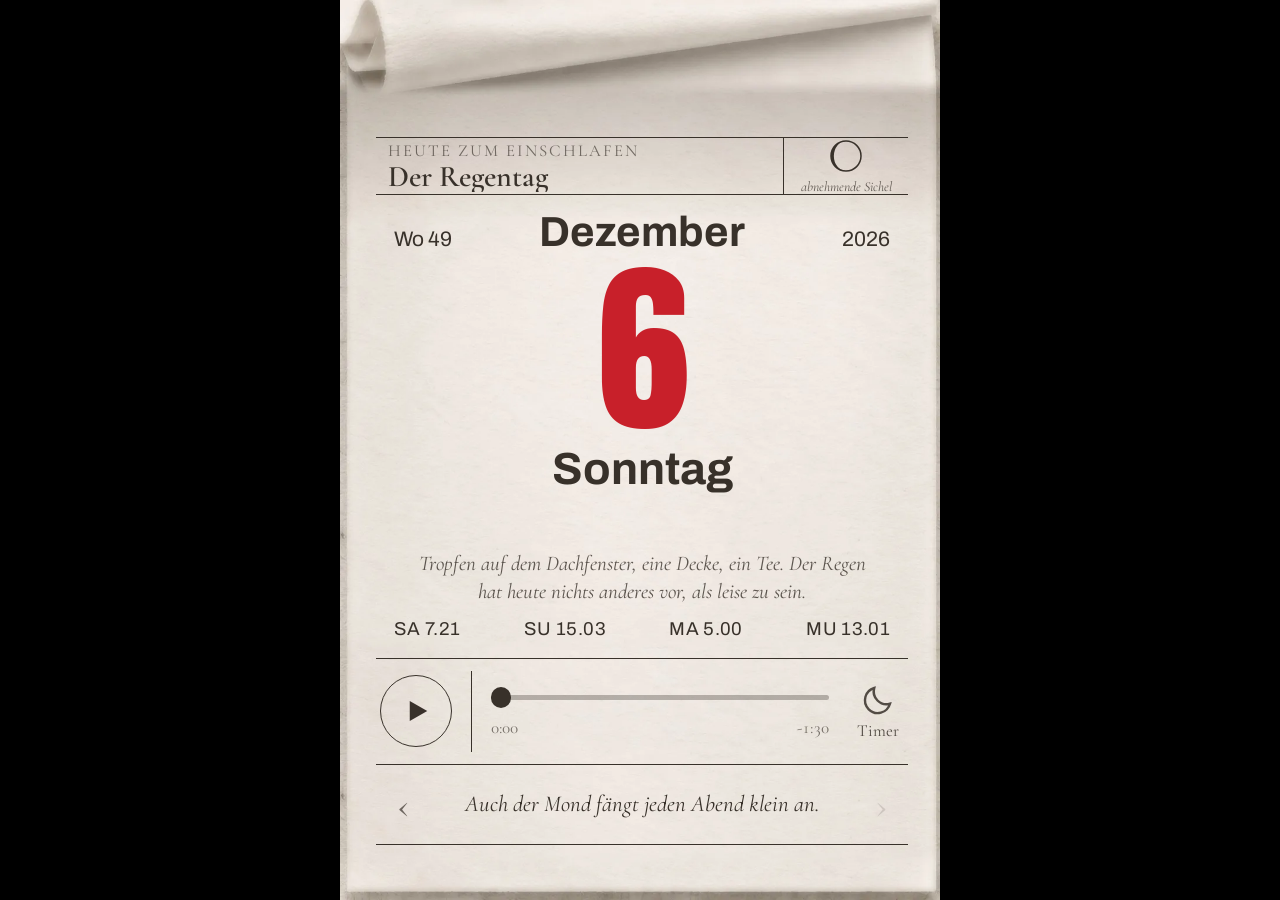
==== widget.html @ f0dd59d2 "Projektstruktur aufgeräumt, Bilder weboptimiert - blatt.jpg (177 KB) → blatt.webp (32 KB), −82% Date" ====
<!doctype html>
<html lang="de">
<head>
<meta charset="utf-8">
<meta name="viewport" content="width=device-width, initial-scale=1, viewport-fit=cover">
<meta name="theme-color" content="#000000">
<title>Schlaf Kalender</title>
<link rel="preconnect" href="https://fonts.googleapis.com">
<link href="https://fonts.googleapis.com/css2?family=Anton&family=Archivo:wght@400;600;700&family=Cormorant+Garamond:ital,wght@0,400;0,600;1,400&display=swap" rel="stylesheet">
<style>
  /* =========================================================
     EINSTELLUNGEN
     --sheet-image: hier dein Hintergrundbild eintragen, z. B.
       --sheet-image: url("img/blatt.jpg");
     Am besten eine Version NUR mit Papier + eingerollter Ecke,
     ohne gezeichnete Linien/Player – die macht die Seite selbst.
     ========================================================= */
  :root{
    --ink:#38312a;
    --ink-soft:rgba(56,49,42,.32);
    --red:#c8202a;      /* Sonn- und Feiertage */
    --paper:#f3efe8;
    --sheet-image:url("assets/blatt.webp");  /* oder: url("img/blatt.jpg") */
    --dim-delay:10;      /* Sekunden bis zum Abdunkeln */
  }
  *{box-sizing:border-box;margin:0;padding:0}
  html,body{height:100%;background:#000}
  body{
    display:flex;align-items:center;justify-content:center;
    font-family:"Cormorant Garamond",Georgia,serif;color:var(--ink);
    overflow:hidden;-webkit-tap-highlight-color:transparent;
    -webkit-user-select:none;user-select:none;
  }
  button{font:inherit;color:inherit;background:none;border:0;cursor:pointer}

  /* ---------- Blatt (2:3, wie das Hintergrundbild) ---------- */
  .sheet{
    position:relative;aspect-ratio:2/3;
    height:min(100svh,150vw);
    container-type:inline-size;
  }
  .page{
    position:absolute;inset:0;
    background:var(--sheet-image),var(--paper);
    background-size:100% 100%;background-position:center;
    box-shadow:0 0 60px rgba(0,0,0,.6);
    overflow:hidden;
  }
  /* eingerollte Ecke oben (nur Platzhalter, entfällt mit eigenem Bild) */
  .curl{
    position:absolute;left:0;right:0;top:0;height:6.5%;
    background:linear-gradient(to bottom,#f2ebdf 0%,#e6dccb 55%,#cfc3ae 100%);
    box-shadow:0 .6cqw 1.4cqw rgba(0,0,0,.18);
    border-bottom-right-radius:60% 100%;
  }
  .curl::before{
    content:"";position:absolute;left:0;top:0;width:7%;height:150%;
    border-radius:0 0 50% 50%;
    background:radial-gradient(circle at 60% 40%,#f5efe4,#d4c8b3 70%);
    box-shadow:.4cqw .6cqw 1cqw rgba(0,0,0,.2);
  }
  .has-image .curl{display:none}


  /* ---------- Kopf: Titel | Tageszahl ---------- */
  .head{
    position:absolute;top:15.2%;height:6.45%;left:6%;right:5.3%;
    border-top:1px solid var(--ink);border-bottom:1px solid var(--ink);
    display:grid;grid-template-columns:1fr 23.5%;
  }
  .head .title{display:flex;flex-direction:column;justify-content:center;padding-left:2cqw;min-width:0}
  .label{font-size:2.8cqw;letter-spacing:.12em;text-transform:uppercase;opacity:.65}
  .story{font-size:5cqw;font-weight:600;line-height:1.05;white-space:nowrap;overflow:hidden;text-overflow:ellipsis}
  .head .date{border-left:1px solid var(--ink);display:flex;flex-direction:column;align-items:center;justify-content:center;line-height:.9}
  .head .date svg{width:6cqw;height:6cqw}
  .moonname{font-size:2.3cqw;font-style:italic;opacity:.75;margin-top:.8cqw;text-align:center;line-height:1.1}

  /* ---------- Mittelfläche: Abreißkalender-Datum ---------- */
  .body{
    position:absolute;top:21.6%;bottom:26.9%;left:6%;right:5.3%;
    padding:2.5cqw 3cqw 3.2cqw;overflow:hidden;display:flex;flex-direction:column;align-items:center;
    text-align:center;font-family:"Archivo","Helvetica Neue",Arial,sans-serif;
  }
  .body > *{flex-shrink:0}
  .toprow{width:100%;display:grid;grid-template-columns:1fr auto 1fr;align-items:baseline;font-size:3.5cqw}
  .toprow span:first-child{text-align:left}
  .toprow span:last-child{text-align:right}
  .monthlong{font-size:7cqw;font-weight:700}
  .bignum{
    font-family:"Anton","Oswald","Arial Narrow",Impact,sans-serif;font-weight:400;
    font-size:31cqw;line-height:.98;letter-spacing:-.01em;margin:.5cqw 0 0;
  }
  .rot .bignum{color:var(--red)}
  .bigday{font-size:7.5cqw;font-weight:700;margin-top:.5cqw}
  .feiertag{font-size:3.4cqw;font-weight:600;margin-top:.6cqw}
  .feiertag:empty{display:none}
  .teaser{font-family:"Cormorant Garamond",Georgia,serif;font-size:3.5cqw;line-height:1.35;font-style:italic;opacity:.8;margin-top:auto;padding-top:1.5cqw;max-width:76cqw;
    display:-webkit-box;-webkit-line-clamp:3;-webkit-box-orient:vertical;overflow:hidden}
  .astro{width:100%;display:flex;justify-content:space-between;font-size:3.1cqw;margin-top:2cqw;letter-spacing:.02em}

  /* ---------- Player ---------- */
  .player{
    position:absolute;top:73.1%;height:11.9%;left:6%;right:5.3%;
    border-top:1px solid var(--ink);border-bottom:1px solid var(--ink);
    display:grid;grid-template-columns:auto 1px 1fr auto;align-items:center;gap:0 3.2cqw;
  }
  .play{
    width:12cqw;height:12cqw;border:1.5px solid var(--ink);border-radius:50%;
    display:grid;place-items:center;margin-left:.6cqw;
  }
  .play svg{width:5cqw;height:5cqw;fill:var(--ink)}
  .divider{align-self:stretch;margin:2cqw 0;background:var(--ink)}
  .track{display:flex;flex-direction:column;gap:1.2cqw}
  .times{display:flex;justify-content:space-between;font-size:2.8cqw;opacity:.65;font-variant-numeric:tabular-nums}
  input[type=range]{
    -webkit-appearance:none;appearance:none;width:100%;height:4cqw;background:transparent;cursor:pointer;
    --p:0%;
  }
  input[type=range]::-webkit-slider-runnable-track{
    height:.8cqw;border-radius:1cqw;
    background:linear-gradient(to right,var(--ink) var(--p),var(--ink-soft) var(--p));
  }
  input[type=range]::-moz-range-track{height:.8cqw;border-radius:1cqw;background:var(--ink-soft)}
  input[type=range]::-moz-range-progress{height:.8cqw;border-radius:1cqw;background:var(--ink)}
  input[type=range]::-webkit-slider-thumb{
    -webkit-appearance:none;width:3.4cqw;height:3.4cqw;border-radius:50%;background:var(--ink);margin-top:-1.3cqw;border:0;
  }
  input[type=range]::-moz-range-thumb{width:3.4cqw;height:3.4cqw;border-radius:50%;background:var(--ink);border:0}
  .timer{
    display:flex;flex-direction:column;align-items:center;gap:.4cqw;min-width:10cqw;
    font-size:2.8cqw;opacity:.85;
  }
  .timer svg{width:6cqw;height:6cqw;fill:none;stroke:var(--ink);stroke-width:1.6}
  .timer.on svg{fill:var(--ink)}

  /* ---------- Fuß: morgen ---------- */
  .foot{
    position:absolute;top:85%;height:8.9%;left:6%;right:5.3%;
    border-bottom:1px solid var(--ink);
    display:grid;grid-template-columns:9cqw 1fr 9cqw;align-items:center;text-align:center;
  }
  .foot .spruch{font-size:3.8cqw;line-height:1.25;font-style:italic;padding:0 1cqw;
    display:-webkit-box;-webkit-line-clamp:2;-webkit-box-orient:vertical;overflow:hidden}
  .foot button{font-size:7cqw;line-height:1;opacity:.7;height:100%}
  .foot button:disabled{opacity:.15;cursor:default}

  /* ---------- Abreißen ---------- */
  .page.tear{animation:tear .75s cubic-bezier(.5,0,.75,0) forwards;transform-origin:0 0;z-index:5}
  @keyframes tear{
    30%{transform:rotate(-4deg)}
    to{transform:translate(-15%,-115%) rotate(-18deg);opacity:.2}
  }
  .page.enter .body,.page.enter .head,.page.enter .foot{animation:enter .5s ease-out}
  @keyframes enter{from{opacity:0}}

  /* ---------- Nacht-Overlay (statt Displayhelligkeit) ---------- */
  .night{
    position:fixed;inset:0;background:#000;opacity:0;pointer-events:none;z-index:20;
    transition:opacity .6s ease;
  }
  .night.on{opacity:1;pointer-events:auto;transition:opacity 4s ease}
</style>
</head>
<body>

<main class="sheet" id="sheet">
  <div class="page" id="page">
    <div class="curl"></div>


    <header class="head">
      <div class="title">
        <span class="label">Heute zum Einschlafen</span>
        <h2 class="story" id="storyTitle"></h2>
      </div>
      <div class="date" id="moonCell" title="">
        <svg viewBox="-12 -12 24 24" id="moonIcon"></svg>
        <span class="moonname" id="moonName"></span>
      </div>
    </header>

    <section class="body">
      <div class="toprow">
        <span id="kw"></span>
        <span class="monthlong" id="monthLong"></span>
        <span id="year"></span>
      </div>
      <h1 class="bignum" id="bigNum"></h1>
      <p class="bigday" id="bigDay"></p>
      <p class="feiertag" id="feiertag"></p>
      <p class="teaser" id="teaser"></p>
      <div class="astro" title="Sonnenaufgang · Sonnenuntergang · Mondaufgang · Monduntergang (Hamburg)">
        <span>SA <span id="sa"></span></span><span>SU <span id="su"></span></span>
        <span>MA <span id="ma"></span></span><span>MU <span id="mu"></span></span>
      </div>
    </section>

    <section class="player">
      <button class="play" id="playBtn" aria-label="Abspielen">
        <svg viewBox="0 0 24 24" id="playIcon"><path d="M7 4l14 8-14 8z"/></svg>
      </button>
      <span class="divider"></span>
      <div class="track">
        <input type="range" id="seek" min="0" max="1000" value="0" aria-label="Position">
        <div class="times"><span id="tCur">0:00</span><span id="tRest">-0:00</span></div>
      </div>
      <button class="timer" id="timerBtn" aria-label="Schlaftimer">
        <svg viewBox="0 0 24 24"><path d="M20 14.5A8.5 8.5 0 0 1 9.5 4a8.5 8.5 0 1 0 10.5 10.5z"/></svg>
        <span id="timerLabel">Timer</span>
      </button>
    </section>

    <footer class="foot">
      <button id="prevBtn" aria-label="Vorheriger Tag">‹</button>
      <span class="spruch" id="spruch"></span>
      <button id="nextBtn" aria-label="Nächster Tag">›</button>
    </footer>
  </div>
</main>

<div class="night" id="night" aria-hidden="true"></div>
<audio id="audio" preload="metadata"></audio>

<script>
/* =========================================================
   GESCHICHTEN – später aus JSON laden (z. B. fetch('stories.json'))
   audio: Pfad zur MP3. null = Demo-Rauschen zum Testen.
   Platzhaltertexte – durch echte Einschlaftexte ersetzen.
   ========================================================= */
const STORIES = [
  { title:"Die Berghütte", teaser:"Draußen liegt Schnee auf den Tannen, drinnen knackt das Holz im Ofen. Heute Nacht hat die Hütte nur einen Gast.", audio:null },
  { title:"Das Baumhaus",  teaser:"Zwölf Sprossen bis nach oben. Die Blätter rascheln, und irgendwo zwischen den Ästen wartet ein Abend, der nicht enden muss.", audio:null },
  { title:"Die Zugreise",  teaser:"Das Rattern der Schienen, ein Fenster voller Lichter, die vorbeiziehen. Niemand muss aussteigen, bevor es hell wird.", audio:null },
  { title:"Der Regentag",  teaser:"Tropfen auf dem Dachfenster, eine Decke, ein Tee. Der Regen hat heute nichts anderes vor, als leise zu sein.", audio:null },
];

/* Spruch des Tages – Platzhalter, durch eigene Sprüche ersetzen */
const SPRUECHE = [
  "Der Tag darf jetzt gehen. Er hat genug getan.",
  "Was heute liegen blieb, wartet geduldig bis morgen.",
  "Augen zu. Den Rest erledigt die Nacht.",
  "Auch der Mond fängt jeden Abend klein an.",
  "Leise ist auch eine Art, glücklich zu sein.",
  "Morgen ist ein neues Blatt.",
  "Die Sterne haben keine Eile. Du auch nicht.",
];

/* ---------- Feiertage (Hamburg / bundesweit) ---------- */
function easter(y){
  const a=y%19,b=Math.floor(y/100),c=y%100,d=Math.floor(b/4),e=b%4,f=Math.floor((b+8)/25),
        g=Math.floor((b-f+1)/3),h=(19*a+b-d-g+15)%30,i=Math.floor(c/4),k=c%4,
        l=(32+2*e+2*i-h-k)%7,m=Math.floor((a+11*h+22*l)/451),
        mo=Math.floor((h+l-7*m+114)/31),da=((h+l-7*m+114)%31)+1;
  return new Date(y,mo-1,da);
}
function feiertag(d){
  const y=d.getFullYear(), key=(d.getMonth()+1)+'-'+d.getDate();
  const fix={'1-1':'Neujahr','5-1':'Tag der Arbeit','10-3':'Tag der Deutschen Einheit',
             '10-31':'Reformationstag','12-25':'1. Weihnachtstag','12-26':'2. Weihnachtstag'};
  if(fix[key]) return fix[key];
  const o=easter(y), diff=Math.round((startOfDay(d)-o)/864e5);
  return ({'-2':'Karfreitag','0':'Ostersonntag','1':'Ostermontag','39':'Christi Himmelfahrt',
           '49':'Pfingstsonntag','50':'Pfingstmontag'})[diff] || '';
}

/* ---------- Sonne & Mond (Auf-/Untergang) ---------- */
const ORT = { lat:53.55, lng:9.99 };   // Hamburg – hier anpassen
const rad=Math.PI/180, dayMs=864e5, J1970=2440588, J2000=2451545, obl=rad*23.4397;
const toDays = d => d.valueOf()/dayMs - .5 + J1970 - J2000;
const fromJ = j => new Date((j + .5 - J1970)*dayMs);
const ra  = (l,b) => Math.atan2(Math.sin(l)*Math.cos(obl) - Math.tan(b)*Math.sin(obl), Math.cos(l));
const dec = (l,b) => Math.asin(Math.sin(b)*Math.cos(obl) + Math.cos(b)*Math.sin(obl)*Math.sin(l));
function sunTimes(date){
  const lw=rad*-ORT.lng, phi=rad*ORT.lat, J0=.0009;
  const d=toDays(new Date(date.getFullYear(),date.getMonth(),date.getDate(),12));
  const n=Math.round(d-J0-lw/(2*Math.PI));
  const tr=(Ht)=>J0+(Ht+lw)/(2*Math.PI)+n;
  const ds=tr(0), M=rad*(357.5291+.98560028*ds);
  const L=M+rad*(1.9148*Math.sin(M)+.02*Math.sin(2*M)+.0003*Math.sin(3*M))+rad*102.9372+Math.PI;
  const dc=dec(L,0), jt=(x)=>J2000+x+.0053*Math.sin(M)-.0069*Math.sin(2*L);
  const w=Math.acos((Math.sin(-.833*rad)-Math.sin(phi)*Math.sin(dc))/(Math.cos(phi)*Math.cos(dc)));
  const Jnoon=jt(ds), Jset=jt(tr(w));
  return { rise:fromJ(Jnoon-(Jset-Jnoon)), set:fromJ(Jset) };
}
function moonAlt(date){
  const lw=rad*-ORT.lng, phi=rad*ORT.lat, d=toDays(date);
  const L=rad*(218.316+13.176396*d), M=rad*(134.963+13.064993*d), F=rad*(93.272+13.22935*d);
  const l=L+rad*6.289*Math.sin(M), b=rad*5.128*Math.sin(F);
  const H=rad*(280.16+360.9856235*d)-lw-ra(l,b), dc=dec(l,b);
  let h=Math.asin(Math.sin(phi)*Math.sin(dc)+Math.cos(phi)*Math.cos(dc)*Math.cos(H));
  return h + rad*.017/Math.tan(h+rad*10.26/(h+rad*5.10));
}
function moonTimes(date){
  const t=new Date(date.getFullYear(),date.getMonth(),date.getDate()).getTime();
  const hAt=x=>moonAlt(new Date(t+x*3600e3))-.133*rad;
  let h0=hAt(0), rise=null, set=null;
  for(let i=1;i<=24;i+=2){
    const h1=hAt(i), h2=hAt(i+1), a=(h0+h2)/2-h1, b=(h2-h0)/2, xe=-b/(2*a), ye=(a*xe+b)*xe+h1, D=b*b-4*a*h1;
    let roots=0, x1=0, x2=0;
    if(D>=0){ const dx=Math.sqrt(D)/(Math.abs(a)*2); x1=xe-dx; x2=xe+dx;
      if(Math.abs(x1)<=1) roots++; if(Math.abs(x2)<=1) roots++; if(x1<-1) x1=x2; }
    if(roots===1){ if(h0<0) rise=i+x1; else set=i+x1; }
    else if(roots===2){ rise=i+(ye<0?x2:x1); set=i+(ye<0?x1:x2); }
    if(rise!==null && set!==null) break;
    h0=h2;
  }
  return { rise: rise===null?null:new Date(t+rise*3600e3), set: set===null?null:new Date(t+set*3600e3) };
}
const hm = d => d && !isNaN(d) ? d.getHours()+'.'+String(d.getMinutes()).padStart(2,'0') : '–';
function isoWeek(d){
  const t=new Date(Date.UTC(d.getFullYear(),d.getMonth(),d.getDate()));
  const day=t.getUTCDay()||7; t.setUTCDate(t.getUTCDate()+4-day);
  return Math.ceil(((t-Date.UTC(t.getUTCFullYear(),0,1))/864e5+1)/7);
}

/* ---------- Helfer ---------- */
const $ = id => document.getElementById(id);
const audio = $('audio'), page = $('page'), night = $('night');
const DIM_DELAY = parseFloat(getComputedStyle(document.documentElement).getPropertyValue('--dim-delay')) * 1000 || 10000;

const startOfDay = d => new Date(d.getFullYear(), d.getMonth(), d.getDate());
const addDays = (d,n) => new Date(d.getFullYear(), d.getMonth(), d.getDate()+n);
const dayOfYear = d => Math.round((startOfDay(d) - new Date(d.getFullYear(),0,1)) / 864e5);
const storyFor = d => STORIES[dayOfYear(d) % STORIES.length];
const fmt = s => { if(!isFinite(s)) s=0; s=Math.max(0,Math.floor(s)); return Math.floor(s/60)+':'+String(s%60).padStart(2,'0'); };

const TODAY = startOfDay(new Date());
// Zum Testen: ?tag=2026-12-24
const param = new URLSearchParams(location.search).get('tag');
let current = param && !isNaN(new Date(param)) ? startOfDay(new Date(param+'T00:00')) : TODAY;
let maxDay = current > TODAY ? current : TODAY;

/* ---------- Mondphase ---------- */
function moonPhase(d){
  const ref = Date.UTC(2000,0,6,18,14), syn = 29.530588853;
  const days = (d.getTime() + 12*3600e3 - ref) / 864e5;
  return ((days % syn) + syn) % syn / syn;     // 0 = Neumond, .5 = Vollmond
}
function moonName(p){
  if(p<.03||p>.97) return 'Neumond';
  if(p<.22) return 'zunehmende Sichel';
  if(p<.28) return 'erstes Viertel';
  if(p<.47) return 'zunehmender Mond';
  if(p<.53) return 'Vollmond';
  if(p<.72) return 'abnehmender Mond';
  if(p<.78) return 'letztes Viertel';
  return 'abnehmende Sichel';
}
function drawMoon(p){
  const r = 10, k = Math.cos(p*2*Math.PI), rx = Math.abs(k)*r, waxing = p < .5;
  const outer = waxing ? 1 : 0;
  const inner = waxing ? (k>0?0:1) : (k>0?1:0);
  const lit = `M0,${-r} A${r},${r} 0 0 ${outer} 0,${r} A${rx},${r} 0 0 ${inner} 0,${-r}Z`;
  $('moonIcon').innerHTML =
    `<circle r="${r}" fill="none" stroke="var(--ink)" stroke-width="1"/>` +
    (p<.03||p>.97 ? '' : `<path d="${lit}" fill="var(--ink)"/>`);
}

/* ---------- Seite befüllen ---------- */
function render(){
  const s = storyFor(current);
  $('storyTitle').textContent = s.title;
  $('year').textContent = current.getFullYear();
  $('monthLong').textContent = current.toLocaleDateString('de-DE',{month:'long'});
  $('bigNum').textContent = current.getDate();
  $('bigDay').textContent = current.toLocaleDateString('de-DE',{weekday:'long'});
  $('teaser').textContent = s.teaser;
  const ft = feiertag(current);
  $('feiertag').textContent = ft;
  page.classList.toggle('rot', current.getDay()===0 || !!ft);
  $('spruch').textContent = SPRUECHE[dayOfYear(current) % SPRUECHE.length];
  const p = moonPhase(current); drawMoon(p); $('moonName').textContent = moonName(p);
  $('kw').textContent = 'Wo ' + isoWeek(current);
  const sun = sunTimes(current), moon = moonTimes(current);
  $('sa').textContent = hm(sun.rise); $('su').textContent = hm(sun.set);
  $('ma').textContent = hm(moon.rise); $('mu').textContent = hm(moon.set);
  $('nextBtn').disabled = current >= maxDay;
  document.title = s.title + ' · Schlaf Kalender';

  fitDate();
  stopPlayback();
  audio.src = s.audio || demoAudio();
  setMediaSession(s);
}

/* ---------- Tageszahl automatisch so groß wie möglich, ohne über die Linien zu laufen ---------- */
function fitDate(){
  const body = page.querySelector('.body'), num = $('bigNum');
  num.style.fontSize = '';
  let size = parseFloat(getComputedStyle(num).fontSize), guard = 60;
  while(body.scrollHeight > body.clientHeight + 1 && guard--){
    size *= .96; num.style.fontSize = size + 'px';
  }
}
addEventListener('resize', fitDate);
if(document.fonts) document.fonts.ready.then(fitDate);

/* ---------- Abreißen / Tag wechseln ---------- */
let busy = false;
function goTo(delta){
  const target = addDays(current, delta);
  if(busy || target > maxDay) return;
  busy = true;
  if(delta > 0){
    const torn = page.cloneNode(true);
    torn.removeAttribute('id');
    torn.querySelectorAll('[id]').forEach(n => n.removeAttribute('id'));
    page.after(torn);
    current = target; render();
    torn.classList.add('tear');
    torn.addEventListener('animationend', () => { torn.remove(); busy = false; }, {once:true});
  } else {
    current = target; render();
    page.classList.remove('enter'); void page.offsetWidth; page.classList.add('enter');
    setTimeout(() => busy = false, 500);
  }
}
$('nextBtn').onclick = () => goTo(1);
$('prevBtn').onclick = () => goTo(-1);
document.addEventListener('keydown', e => {
  if(e.key==='ArrowRight') goTo(1);
  if(e.key==='ArrowLeft') goTo(-1);
  if(e.key===' '){ e.preventDefault(); togglePlay(); }
});
let tx = null;
$('sheet').addEventListener('touchstart', e => { if(e.target.closest('input,button')) return; tx = e.touches[0].clientX; }, {passive:true});
$('sheet').addEventListener('touchend', e => {
  if(tx===null) return; const dx = e.changedTouches[0].clientX - tx; tx = null;
  if(dx < -60) goTo(1); else if(dx > 60) goTo(-1);
});

/* ---------- Player ---------- */
const PLAY = '<path d="M7 4l14 8-14 8z"/>', PAUSE = '<path d="M6 4h4v16H6zM14 4h4v16h-4z"/>';
function togglePlay(){ audio.paused ? audio.play() : audio.pause(); }
function stopPlayback(){ audio.pause(); clearSleep(); undim(); }
$('playBtn').onclick = togglePlay;

audio.addEventListener('play', () => {
  $('playIcon').innerHTML = PAUSE; $('playBtn').setAttribute('aria-label','Pause');
  audio.volume = 1; scheduleDim(); armSleep();
});
audio.addEventListener('pause', () => {
  $('playIcon').innerHTML = PLAY; $('playBtn').setAttribute('aria-label','Abspielen');
  clearTimeout(dimT); clearSleepTick();
});
audio.addEventListener('ended', () => { audio.currentTime = 0; });
audio.addEventListener('timeupdate', updateTime);
audio.addEventListener('loadedmetadata', updateTime);

const seek = $('seek'); let seeking = false;
seek.addEventListener('input', () => { seeking = true; seek.style.setProperty('--p', seek.value/10+'%'); });
seek.addEventListener('change', () => {
  if(isFinite(audio.duration)) audio.currentTime = seek.value/1000 * audio.duration;
  seeking = false;
});
function updateTime(){
  const d = audio.duration, c = audio.currentTime;
  $('tCur').textContent = fmt(c);
  $('tRest').textContent = '-' + fmt((d||0) - c);
  if(!seeking && isFinite(d) && d>0){ seek.value = c/d*1000; seek.style.setProperty('--p', c/d*100+'%'); }
}

/* ---------- Abdunkeln nach X Sekunden Wiedergabe ---------- */
let dimT = null;
function scheduleDim(){ clearTimeout(dimT); dimT = setTimeout(() => { if(!audio.paused) night.classList.add('on'); }, DIM_DELAY); }
function undim(){ clearTimeout(dimT); night.classList.remove('on'); }
night.addEventListener('click', () => { undim(); if(!audio.paused) scheduleDim(); });

/* ---------- Schlaftimer ---------- */
const STEPS = [0,15,30,45,60]; let stepI = 0, sleepEnd = null, sleepTick = null;
$('timerBtn').onclick = () => {
  stepI = (stepI+1) % STEPS.length;
  $('timerBtn').classList.toggle('on', STEPS[stepI] > 0);
  sleepEnd = null; armSleep(); showTimer();
};
function armSleep(){
  clearSleepTick();
  if(!STEPS[stepI] || audio.paused) return;
  if(!sleepEnd) sleepEnd = Date.now() + STEPS[stepI]*60e3;
  sleepTick = setInterval(() => {
    showTimer();
    if(Date.now() >= sleepEnd){ clearSleepTick(); fadeOutAndPause(); }
  }, 1000);
}
function clearSleepTick(){ clearInterval(sleepTick); sleepTick = null; }
function clearSleep(){ clearSleepTick(); sleepEnd = null; showTimer(); }
function showTimer(){
  const m = STEPS[stepI];
  if(!m){ $('timerLabel').textContent = 'Timer'; return; }
  if(sleepEnd){ $('timerLabel').textContent = Math.ceil((sleepEnd-Date.now())/60e3) + ' min'; }
  else $('timerLabel').textContent = m + ' min';
}
function fadeOutAndPause(){
  // iOS ignoriert audio.volume – dort wird einfach pausiert
  const start = audio.volume, t0 = Date.now(), dur = 20000;
  const f = setInterval(() => {
    const k = 1 - (Date.now()-t0)/dur;
    if(k <= 0 || audio.paused){ clearInterval(f); audio.pause(); audio.volume = start; sleepEnd = null; showTimer(); return; }
    audio.volume = Math.max(0, start*k);
  }, 200);
}

/* ---------- Sperrbildschirm (Media Session) ---------- */
function setMediaSession(s){
  if(!('mediaSession' in navigator)) return;
  navigator.mediaSession.metadata = new MediaMetadata({ title:s.title, artist:'Jens Salsa', album:'Schlaf Kalender' });
  navigator.mediaSession.setActionHandler('play', () => audio.play());
  navigator.mediaSession.setActionHandler('pause', () => audio.pause());
}

/* ---------- Demo-Audio: leises braunes Rauschen, 90 s ---------- */
let demoURL = null;
function demoAudio(){
  if(demoURL) return demoURL;
  const sr = 22050, n = sr*90, buf = new ArrayBuffer(44 + n*2), v = new DataView(buf);
  const str = (o,s) => [...s].forEach((c,i) => v.setUint8(o+i, c.charCodeAt(0)));
  str(0,'RIFF'); v.setUint32(4,36+n*2,true); str(8,'WAVE'); str(12,'fmt ');
  v.setUint32(16,16,true); v.setUint16(20,1,true); v.setUint16(22,1,true);
  v.setUint32(24,sr,true); v.setUint32(28,sr*2,true); v.setUint16(32,2,true); v.setUint16(34,16,true);
  str(36,'data'); v.setUint32(40,n*2,true);
  let last = 0; const fade = sr*2;
  for(let i=0;i<n;i++){
    last = (last + .02*(Math.random()*2-1)) / 1.02;
    const env = Math.min(1, i/fade, (n-i)/fade);
    v.setInt16(44+i*2, Math.max(-1,Math.min(1,last*3.5)) * env * 0x7fff * .45, true);
  }
  return demoURL = URL.createObjectURL(new Blob([buf],{type:'audio/wav'}));
}

/* ---------- Eigenes Hintergrundbild erkennen ---------- */
if(!getComputedStyle(document.documentElement).getPropertyValue('--sheet-image').includes('svg+xml'))
  document.body.classList.add('has-image');

render();
</script>
</body>
</html>
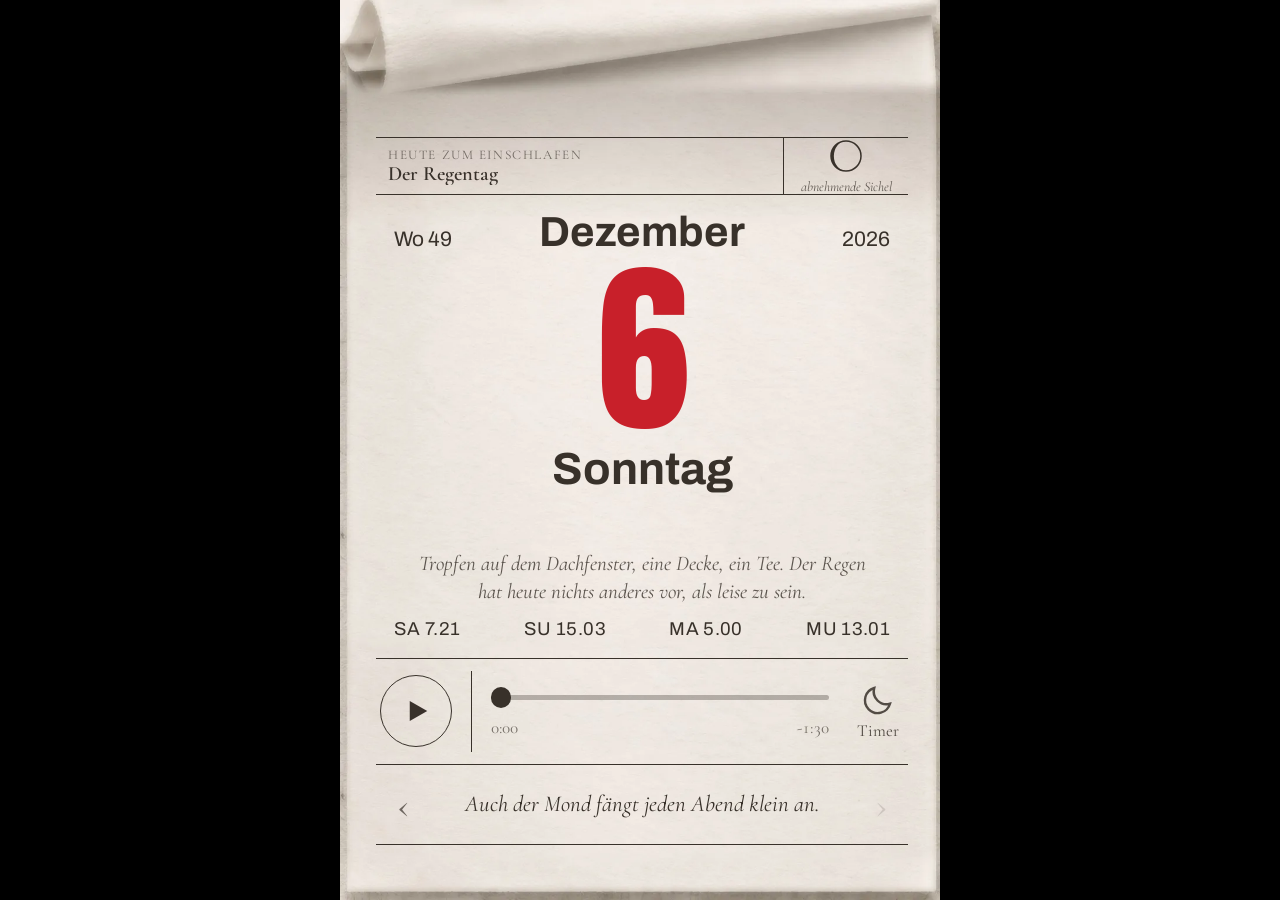
==== commit e9116d3d: "In-Konstruktion-Seite als index.html, Widget gesichert - index.html: schlichte Coming-soon-Seite mit" ====
--- a/widget.html
+++ b/widget.html
@@ -69,8 +69,8 @@
     display:grid;grid-template-columns:1fr 23.5%;
   }
   .head .title{display:flex;flex-direction:column;justify-content:center;padding-left:2cqw;min-width:0}
-  .label{font-size:2.8cqw;letter-spacing:.12em;text-transform:uppercase;opacity:.65}
-  .story{font-size:5cqw;font-weight:600;line-height:1.05;white-space:nowrap;overflow:hidden;text-overflow:ellipsis}
+  .label{font-size:2.2cqw;letter-spacing:.12em;text-transform:uppercase;opacity:.65}
+  .story{font-size:3.4cqw;font-weight:600;line-height:1.1;white-space:nowrap;overflow:hidden;text-overflow:ellipsis}
   .head .date{border-left:1px solid var(--ink);display:flex;flex-direction:column;align-items:center;justify-content:center;line-height:.9}
   .head .date svg{width:6cqw;height:6cqw}
   .moonname{font-size:2.3cqw;font-style:italic;opacity:.75;margin-top:.8cqw;text-align:center;line-height:1.1}
